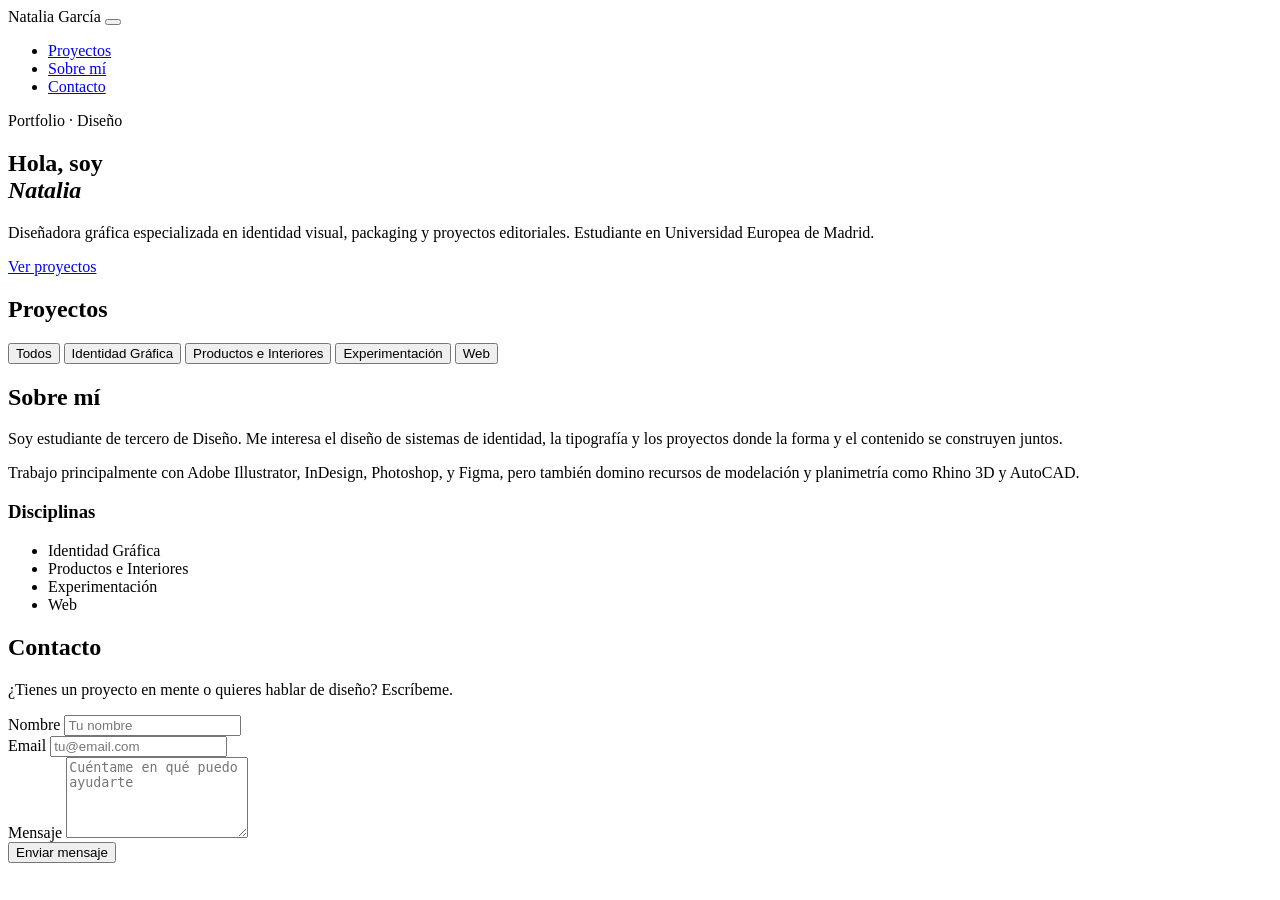
==== index.html @ 3eafa40d "Contacto y Formulario Construyo la sección de contacto usando HTML para estructurar el contenido y u" ====
<!doctype html>
<html lang="es">
  <head>
    <meta charset="UTF-8" />
    <meta name="viewport" content="width=device-width, initial-scale=1.0" />

    <title>Natalia García Portfolio Diseño</title>
    <meta
      name="description"
      content=" Natalia García diseñadora gráfica y de comunicación visual."
    />

    <meta property="og:title" content="Tu Nombre — Portfolio" />
    <meta
      property="og:description"
      content="Diseño gráfico, identidad visual y proyectos editoriales."
    />
    <meta property="og:type" content="website" />
    <meta
      property="og:url"
      content="https://tuusuario.github.io/mi-portfolio/"
    />

    <!--link de css -->
    <link rel="stylesheet" href="css/main.css" />
  </head>
</html>

<body>
  <!-- ===== NAVBAR ===== -->
  <nav class="navbar" id="navbar">
    <span class="navbar-logo">Natalia García</span>
    <button class="navbar-toggle" id="navbar-toggle" aria-label="Abrir menú">
      <span></span>
      <span></span>
      <span></span>
    </button>
    <ul class="navbar-links" id="navbar-links">
      <li><a href="#proyectos">Proyectos</a></li>
      <li><a href="#sobre-mi">Sobre mí</a></li>
      <li><a href="#contacto">Contacto</a></li>
    </ul>
  </nav>

  <!-- ===== HERO ===== -->
  <section class="hero" id="inicio">
    <div class="hero-contenido">
      <span class="hero-subtitulo">Portfolio · Diseño</span>
      <span class="hero-linea"></span>
      <h1 class="hero-titulo">
        Hola, soy<br />
        <em>Natalia</em>
      </h1>
      <p class="hero-descripcion">
        Diseñadora gráfica especializada en identidad visual, packaging y
        proyectos editoriales. Estudiante en Universidad Europea de Madrid.
      </p>
      <a href="#proyectos" class="hero-cta">Ver proyectos</a>
    </div>
  </section>
</body>

<!-- ===== PROYECTOS ===== -->
<section class="seccion-proyectos animar-scroll" id="proyectos">
  <div class="proyectos-inner">
    <h2 class="seccion-titulo">Proyectos</h2>

    <div class="filtros">
      <button class="filtro activo" data-filtro="todos">Todos</button>
      <button class="filtro" data-filtro="identidad-gráfica">
        Identidad Gráfica
      </button>
      <button class="filtro" data-filtro="productos-e-interiores">
        Productos e Interiores
      </button>
      <button class="filtro" data-filtro="experimentación">
        Experimentación
      </button>
      <button class="filtro" data-filtro="web">Web</button>
    </div>

    <div class="galeria" id="galeria"></div>
  </div>
</section>

<!-- ===== SOBRE MÍ ===== -->
<section class="seccion animar-scroll" id="sobre-mi">
  <h2 class="seccion-titulo">Sobre mí</h2>
  <div class="sobre-mi-grid">
    <div class="sobre-mi-texto">
      <p>
        Soy estudiante de tercero de Diseño. Me interesa el diseño de sistemas
        de identidad, la tipografía y los proyectos donde la forma y el
        contenido se construyen juntos.
      </p>
      <p>
        Trabajo principalmente con Adobe Illustrator, InDesign, Photoshop, y
        Figma, pero también domino recursos de modelación y planimetría como
        Rhino 3D y AutoCAD.
      </p>
    </div>
    <div class="sobre-mi-skills">
      <h3>Disciplinas</h3>
      <ul>
        <li>Identidad Gráfica</li>
        <li>Productos e Interiores</li>
        <li>Experimentación</li>
        <li>Web</li>
      </ul>
    </div>
  </div>
</section>

<!-- ===== CONTACTO ===== -->
<section class="seccion animar-scroll" id="contacto">
  <h2 class="seccion-titulo">Contacto</h2>
  <div class="contacto-contenido">
    <p class="contacto-intro">
      ¿Tienes un proyecto en mente o quieres hablar de diseño? Escríbeme.
    </p>

    <!-- Formulario con validación JS -->
    <form class="formulario" id="formulario-contacto" novalidate>
      <div class="form-grupo">
        <label for="nombre">Nombre</label>
        <input type="text" id="nombre" name="nombre" placeholder="Tu nombre" />
        <span class="form-error" id="error-nombre"></span>
      </div>
      <div class="form-grupo">
        <label for="email">Email</label>
        <input
          type="email"
          id="email"
          name="email"
          placeholder="tu@email.com"
        />
        <span class="form-error" id="error-email"></span>
      </div>
      <div class="form-grupo">
        <label for="mensaje">Mensaje</label>
        <textarea
          id="mensaje"
          name="mensaje"
          rows="5"
          placeholder="Cuéntame en qué puedo ayudarte"
        ></textarea>
        <span class="form-error" id="error-mensaje"></span>
      </div>
      <button type="submit" class="form-boton">Enviar mensaje</button>
      <p class="form-exito" id="form-exito"></p>
    </form>
  </div>
</section>
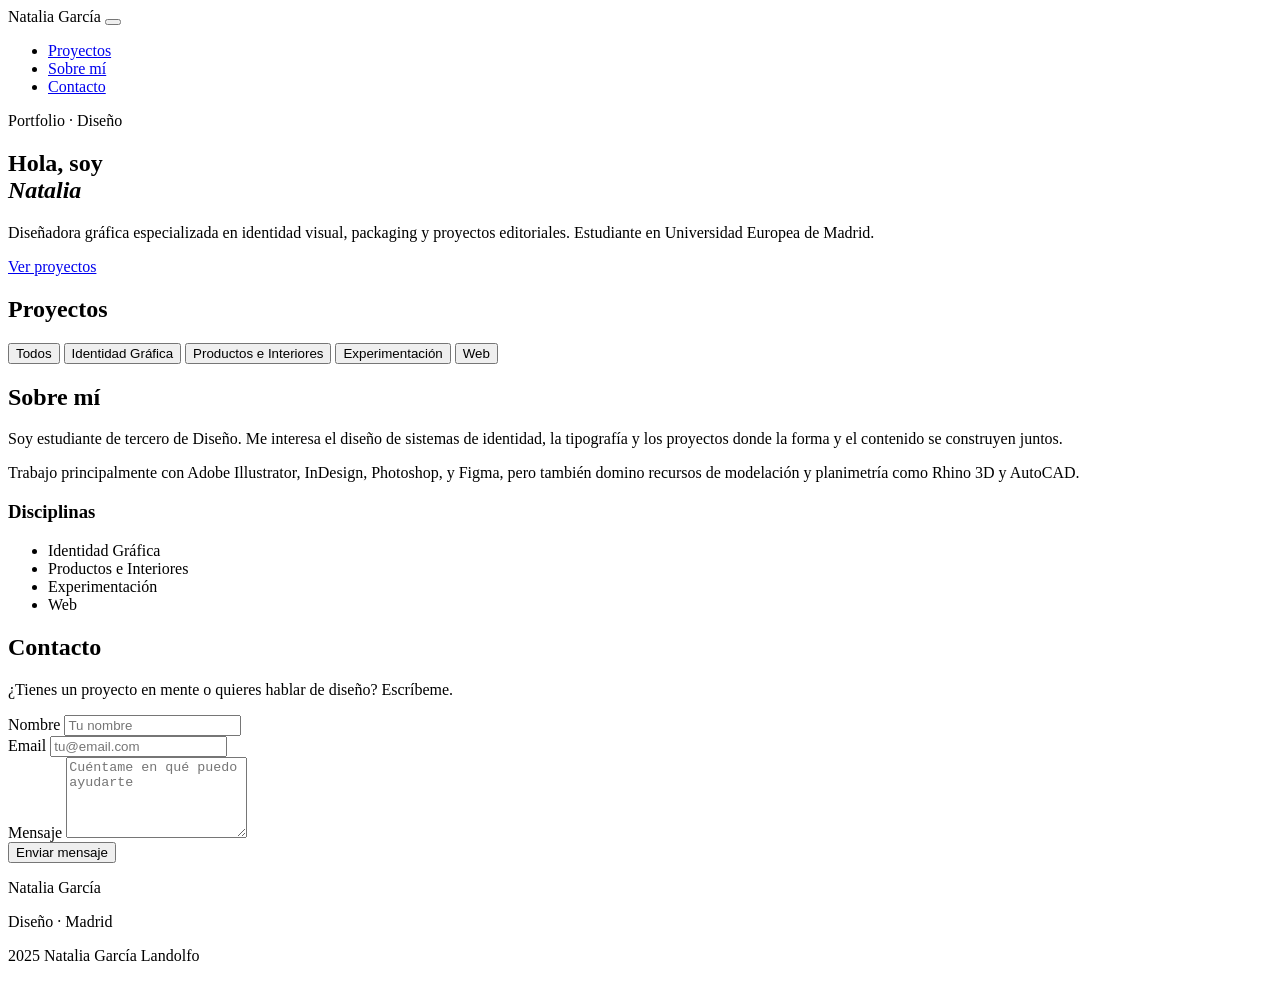
==== commit 39a4a779: "Footer Hice un footer con un layout básico que podré cambiar después y al final llamé al java script" ====
--- a/index.html
+++ b/index.html
@@ -151,3 +151,24 @@
     </form>
   </div>
 </section>
+
+<!-- ===== FOOTER ===== -->
+  <footer class="footer">
+    <div class="footer-inner">
+      <div>
+        <p class="footer-nombre">Natalia García</p>
+        <p class="footer-tagline">Diseño · Madrid</p>
+    <p class="footer-copy">
+       2025 Natalia García Landolfo
+    </p>
+  </footer>
+
+  <script src="js/proyectos.js" defer></script>
+  <script src="js/main.js" defer></script>
+
+</body>
+</html>
+
+
+
+
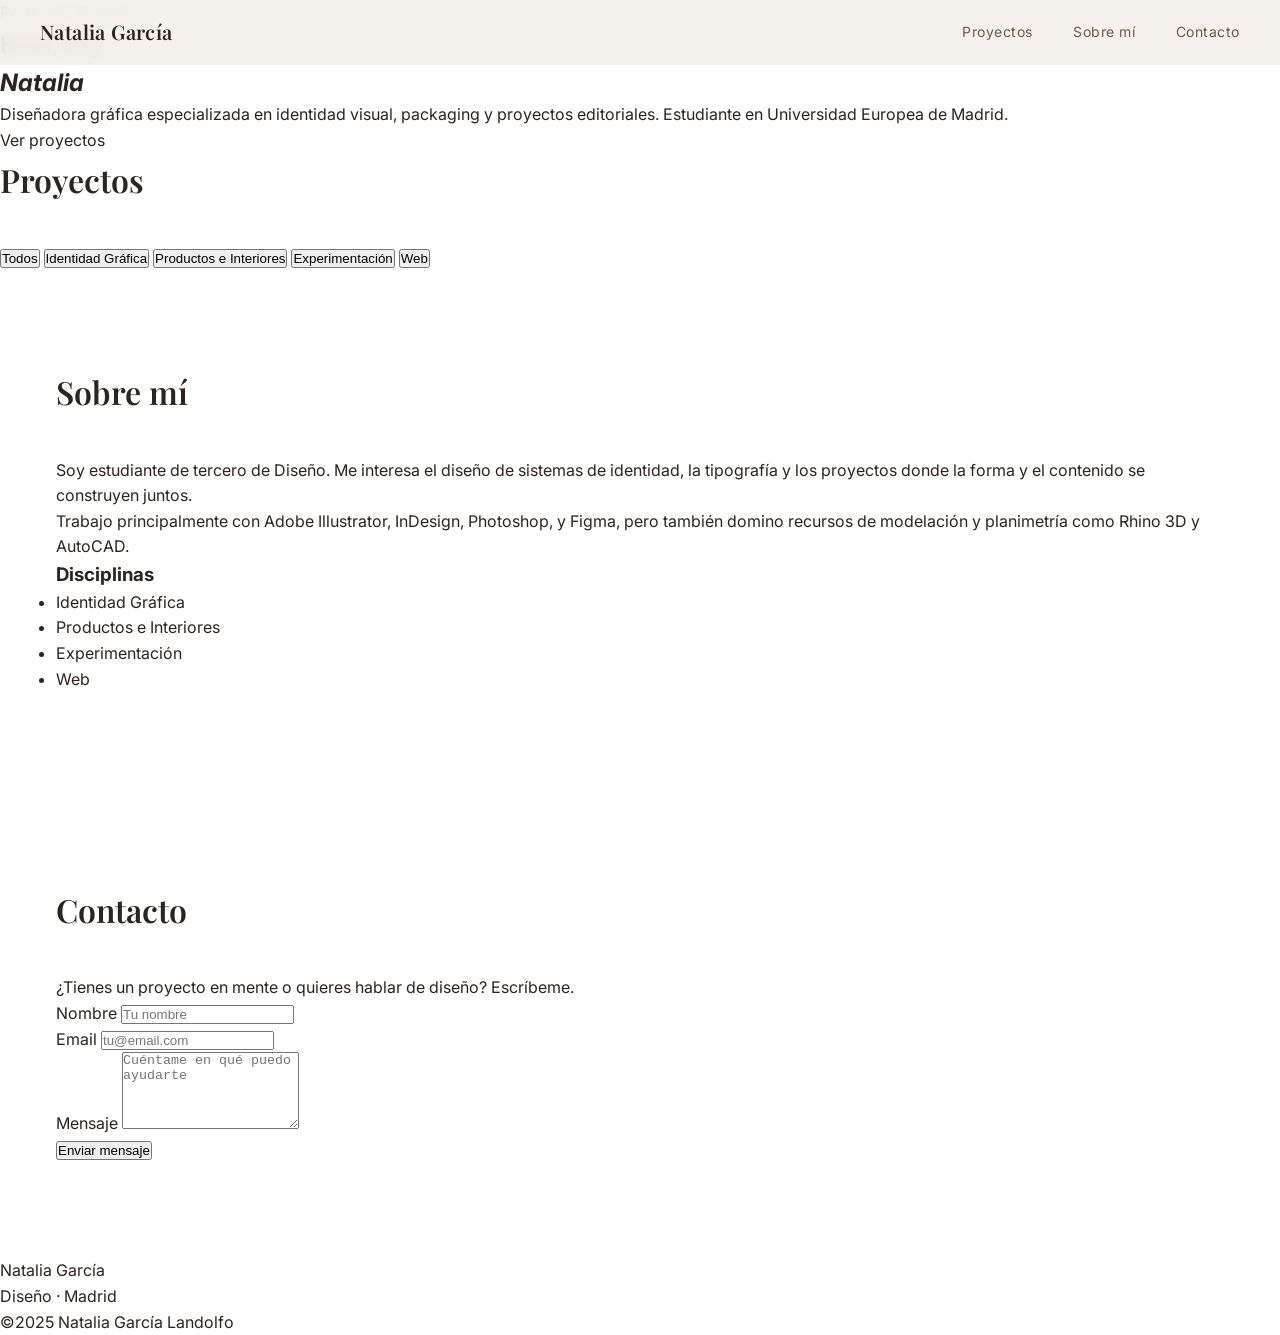
==== commit 3f64393f: "Barra de Navegación Estoy diseñando una barra de navegación fija en la parte superior usando flexbox" ====
--- a/index.html
+++ b/index.html
@@ -159,7 +159,7 @@
         <p class="footer-nombre">Natalia García</p>
         <p class="footer-tagline">Diseño · Madrid</p>
     <p class="footer-copy">
-       2025 Natalia García Landolfo
+       ©2025 Natalia García Landolfo
     </p>
   </footer>
 
--- a/css/main.css
+++ b/css/main.css
@@ -0,0 +1,83 @@
+/* main.css
+   Archivo principal. Importa todos los demás con @import.
+   Solo hay un <link> en el HTML, que apunta aquí. */
+
+@import url("https://fonts.googleapis.com/css2?family=Inter:wght@300;400;500&family=Playfair+Display:ital,wght@0,400;0,600;1,400&display=swap");
+@import "variables.css";
+@import "components/navbar.css";
+@import "components/hero.css";
+@import "components/cards.css";
+@import "components/footer.css";
+
+/* Reset y base */
+*,
+*::before,
+*::after {
+  box-sizing: border-box;
+  margin: 0;
+  padding: 0;
+}
+
+html {
+  scroll-behavior: smooth;
+}
+
+body {
+  font-family: var(--fuente-principal);
+  font-size: var(--texto-base);
+  color: var(--color-texto);
+  background-color: var(--color-fondo);
+  line-height: 1.6;
+}
+
+img {
+  max-width: 100%;
+  display: block;
+}
+
+a {
+  color: inherit;
+  text-decoration: none;
+}
+
+/* Secciones generales */
+.seccion {
+  padding: var(--espacio-2xl) var(--espacio-sm);
+  max-width: 1200px;
+  margin: 0 auto;
+}
+
+.seccion-titulo {
+  font-family: var(--fuente-titulo);
+  font-size: var(--texto-3xl);
+  font-weight: 600;
+  color: var(--color-texto);
+  margin-bottom: var(--espacio-lg);
+}
+
+/* Animación al scroll 
+.animar-scroll {
+  opacity: 0;
+  transform: translateY(30px);
+  transition:
+    opacity 0.6s ease,
+    transform 0.6s ease;
+}
+
+.animar-scroll.visible {
+  opacity: 1;
+  transform: translateY(0);
+}
+ */
+
+.etiqueta {
+  display: inline-block;
+  font-size: var(--texto-xs);
+  font-weight: 500;
+  letter-spacing: 0.08em;
+  text-transform: uppercase;
+  color: var(--color-terracotta);
+  background-color: rgba(181, 97, 58, 0.1);
+  padding: 3px 10px;
+  border-radius: var(--radio-sm);
+}
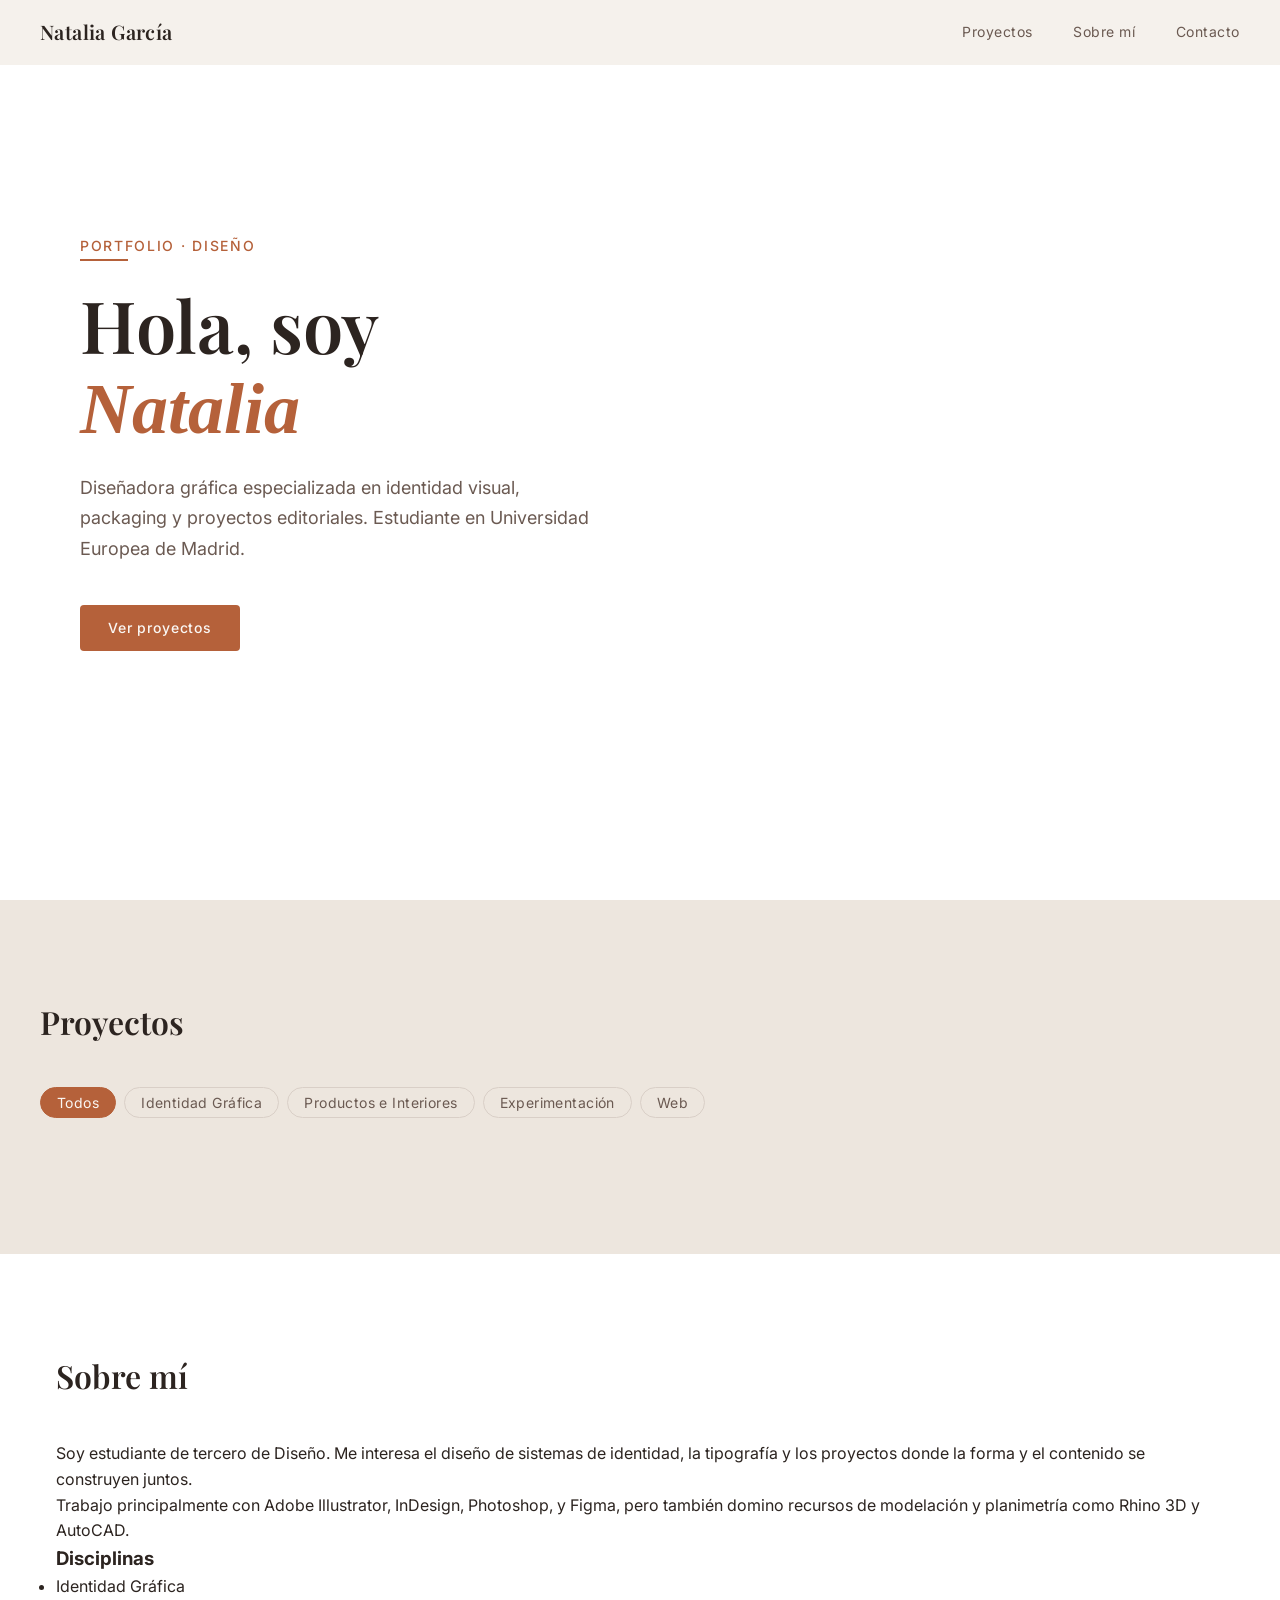
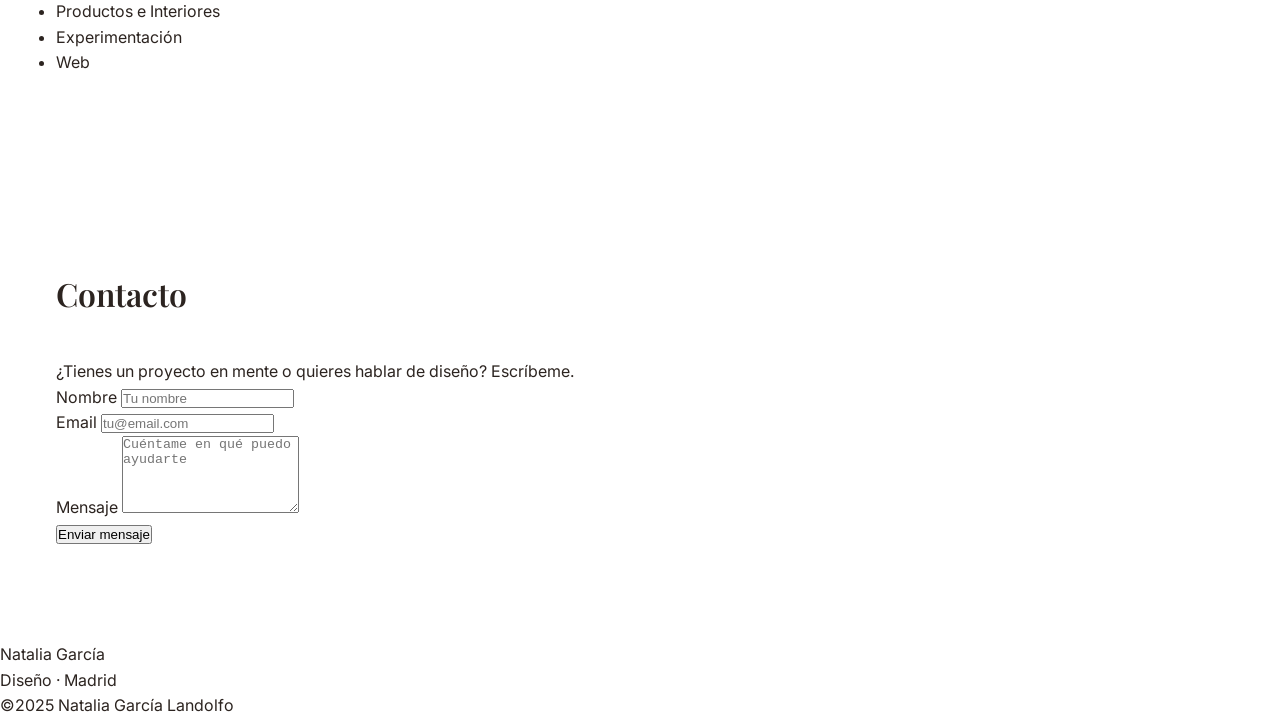
==== commit 74d9fb0f: "Cards (tarjetas) La sección de proyectos con un fondo diferente y un contenedor centrado para limita" ====
--- a/index.html
+++ b/index.html
@@ -171,4 +171,3 @@
 
 
 
-
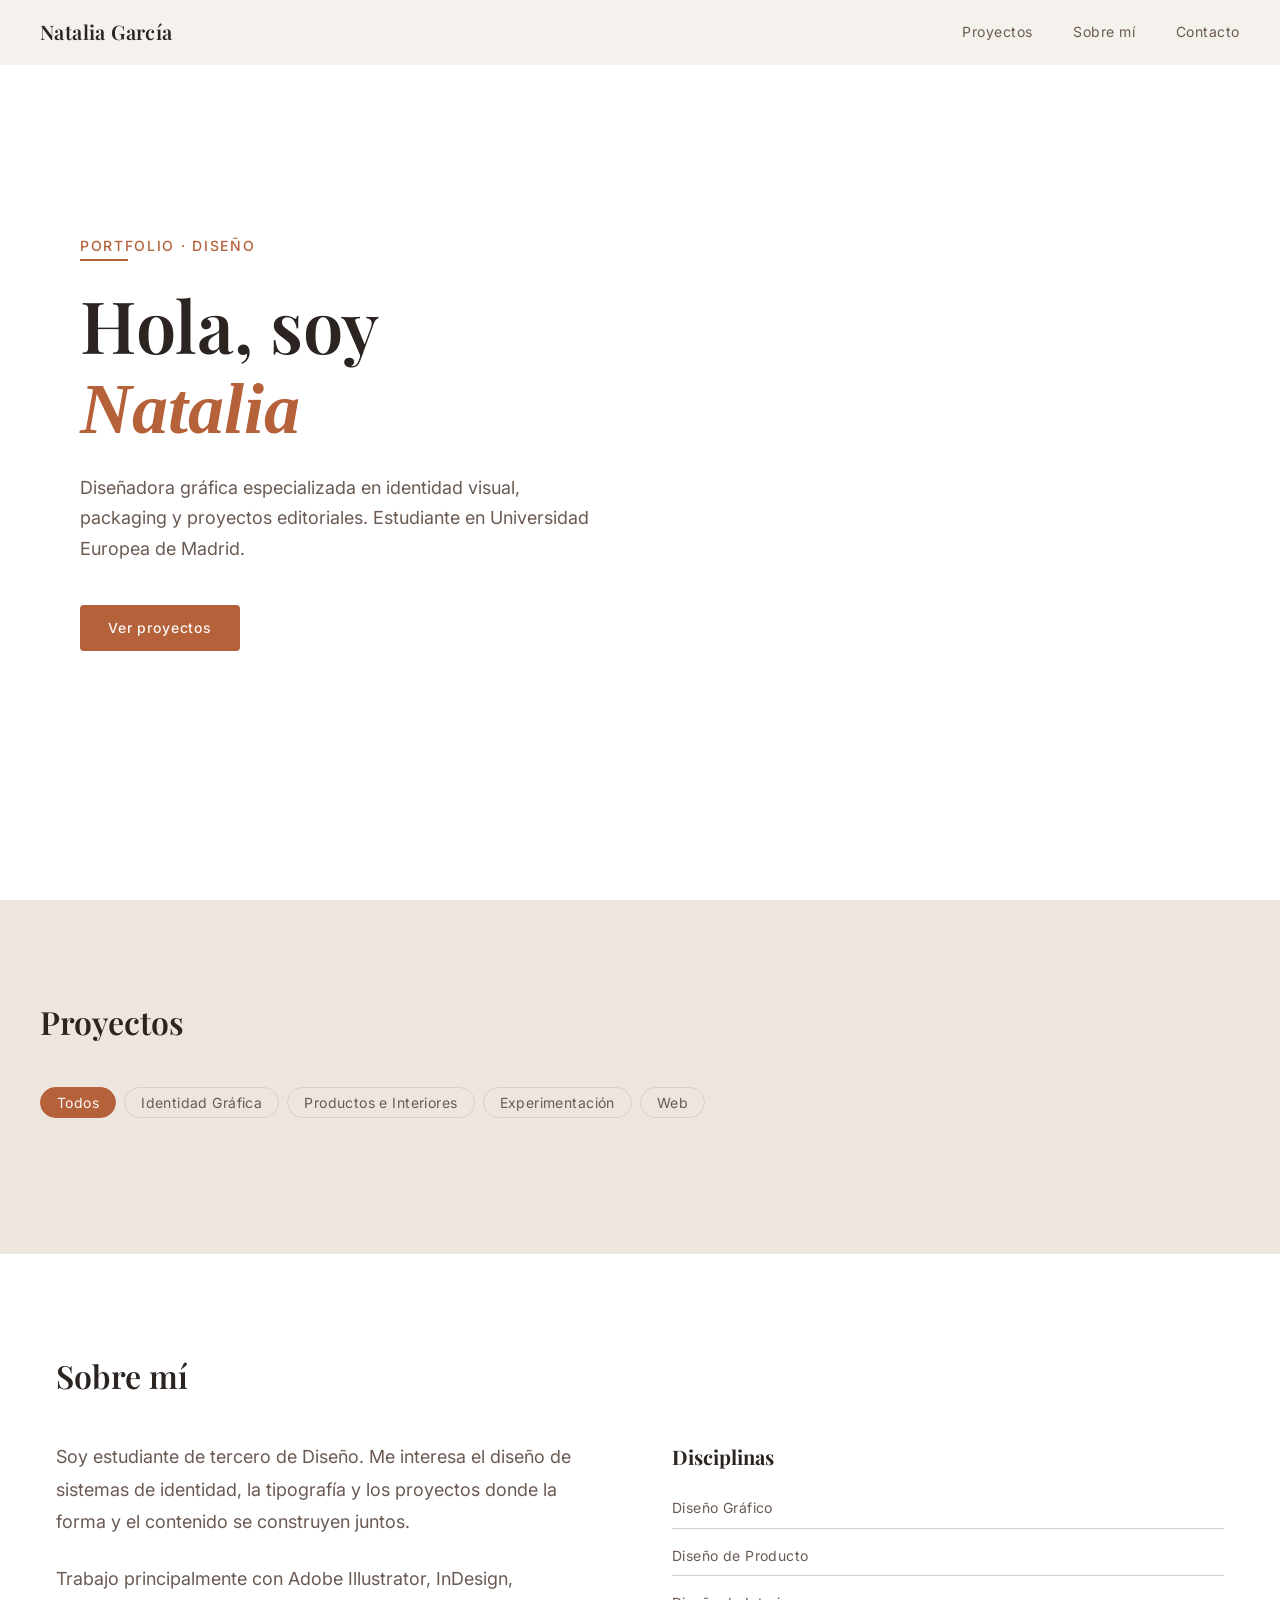
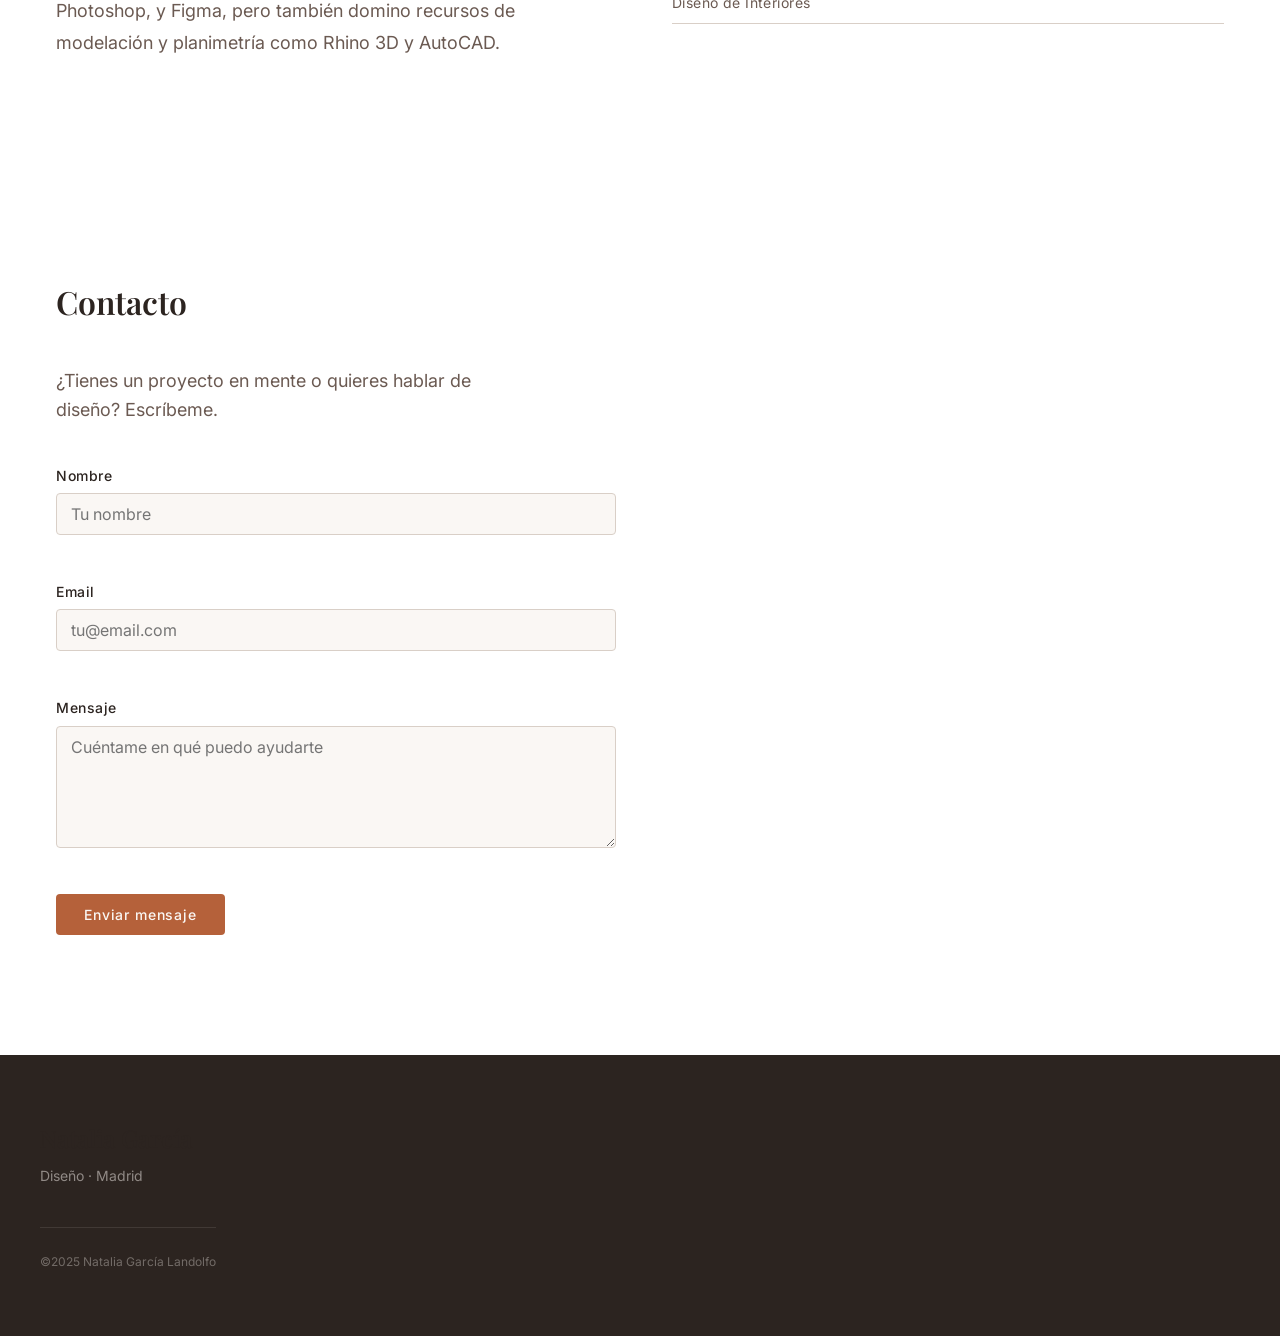
==== commit eb1fbdda: "Update index.html" ====
--- a/index.html
+++ b/index.html
@@ -102,10 +102,9 @@
     <div class="sobre-mi-skills">
       <h3>Disciplinas</h3>
       <ul>
-        <li>Identidad Gráfica</li>
-        <li>Productos e Interiores</li>
-        <li>Experimentación</li>
-        <li>Web</li>
+        <li>Diseño Gráfico</li>
+        <li>Diseño de Producto</li>
+        <li>Diseño de Interiores</li>
       </ul>
     </div>
   </div>
--- a/css/main.css
+++ b/css/main.css
@@ -81,3 +81,147 @@
   padding: 3px 10px;
   border-radius: var(--radio-sm);
 }
+
+/* Sobre mí */
+.sobre-mi-grid {
+  display: grid;
+  grid-template-columns: 1fr 1fr;
+  gap: var(--espacio-xl);
+  align-items: start;
+}
+
+.sobre-mi-texto p {
+  color: var(--color-texto-suave);
+  margin-bottom: var(--espacio-md);
+  line-height: 1.8;
+  font-size: var(--texto-lg);
+}
+
+.sobre-mi-skills h3 {
+  font-family: var(--fuente-titulo);
+  font-size: var(--texto-xl);
+  margin-bottom: var(--espacio-sm);
+  color: var(--color-texto);
+}
+
+.sobre-mi-skills ul {
+  list-style: none;
+  display: flex;
+  flex-direction: column;
+  gap: var(--espacio-xs);
+}
+
+.sobre-mi-skills li {
+  font-size: var(--texto-sm);
+  color: var(--color-texto-suave);
+  padding: 8px 0;
+  border-bottom: 1px solid var(--color-borde);
+  letter-spacing: 0.03em;
+}
+
+/* Contacto */
+.contacto-intro {
+  font-size: var(--texto-lg);
+  color: var(--color-texto-suave);
+  margin-bottom: var(--espacio-lg);
+  max-width: 480px;
+}
+
+.formulario {
+  max-width: 560px;
+  display: flex;
+  flex-direction: column;
+  gap: var(--espacio-md);
+}
+
+.form-grupo {
+  display: flex;
+  flex-direction: column;
+  gap: 6px;
+}
+
+.form-grupo label {
+  font-size: var(--texto-sm);
+  font-weight: 500;
+  color: var(--color-texto);
+  letter-spacing: 0.04em;
+}
+
+.form-grupo input,
+.form-grupo textarea {
+  padding: 10px 14px;
+  border: 1px solid var(--color-borde);
+  border-radius: var(--radio-sm);
+  background-color: var(--color-blanco);
+  font-family: var(--fuente-principal);
+  font-size: var(--texto-base);
+  color: var(--color-texto);
+  transition: border-color var(--transicion);
+  resize: vertical;
+}
+
+.form-grupo input:focus,
+.form-grupo textarea:focus {
+  outline: none;
+  border-color: var(--color-terracotta);
+}
+
+.form-grupo input.error,
+.form-grupo textarea.error {
+  border-color: #c0392b;
+}
+
+.form-error {
+  font-size: var(--texto-xs);
+  color: #c0392b;
+  min-height: 16px;
+}
+
+.form-boton {
+  align-self: flex-start;
+  padding: 12px 28px;
+  background-color: var(--color-terracotta);
+  color: var(--color-blanco);
+  border: none;
+  border-radius: var(--radio-sm);
+  font-family: var(--fuente-principal);
+  font-size: var(--texto-sm);
+  font-weight: 500;
+  letter-spacing: 0.06em;
+  cursor: pointer;
+  transition:
+    background-color var(--transicion),
+    transform var(--transicion);
+}
+
+.form-boton:hover {
+  background-color: var(--color-terracotta-oscuro);
+  transform: translateY(-2px);
+}
+
+.form-exito {
+  font-size: var(--texto-sm);
+  color: var(--color-terracotta);
+  font-weight: 500;
+}
+
+/* Responsive */
+@media (max-width: 768px) {
+  .sobre-mi-grid {
+    grid-template-columns: 1fr;
+    gap: var(--espacio-lg);
+  }
+
+  .hero {
+    padding: var(--espacio-2xl) var(--espacio-sm);
+    padding-top: 90px;
+  }
+
+  .seccion {
+    padding: var(--espacio-xl) var(--espacio-sm);
+  }
+
+  .seccion-proyectos {
+    padding: var(--espacio-xl) var(--espacio-sm);
+  }
+}
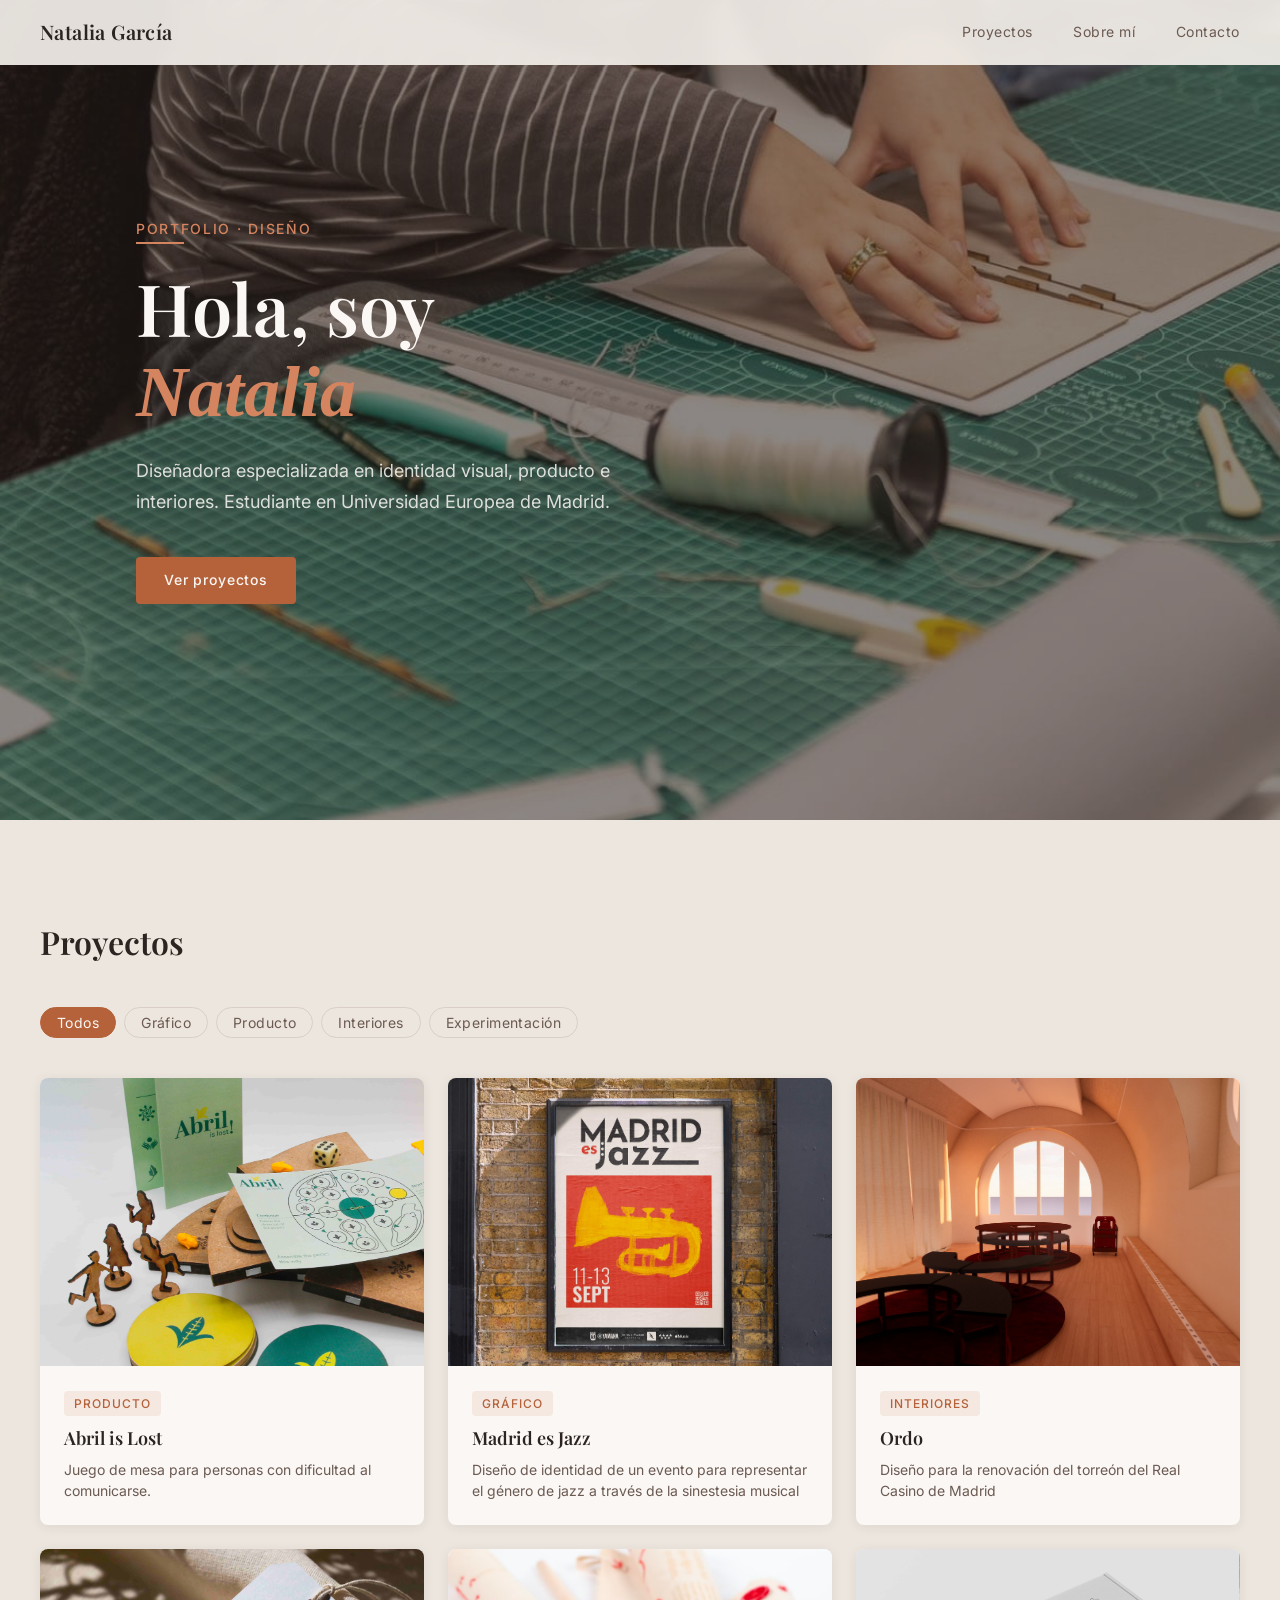
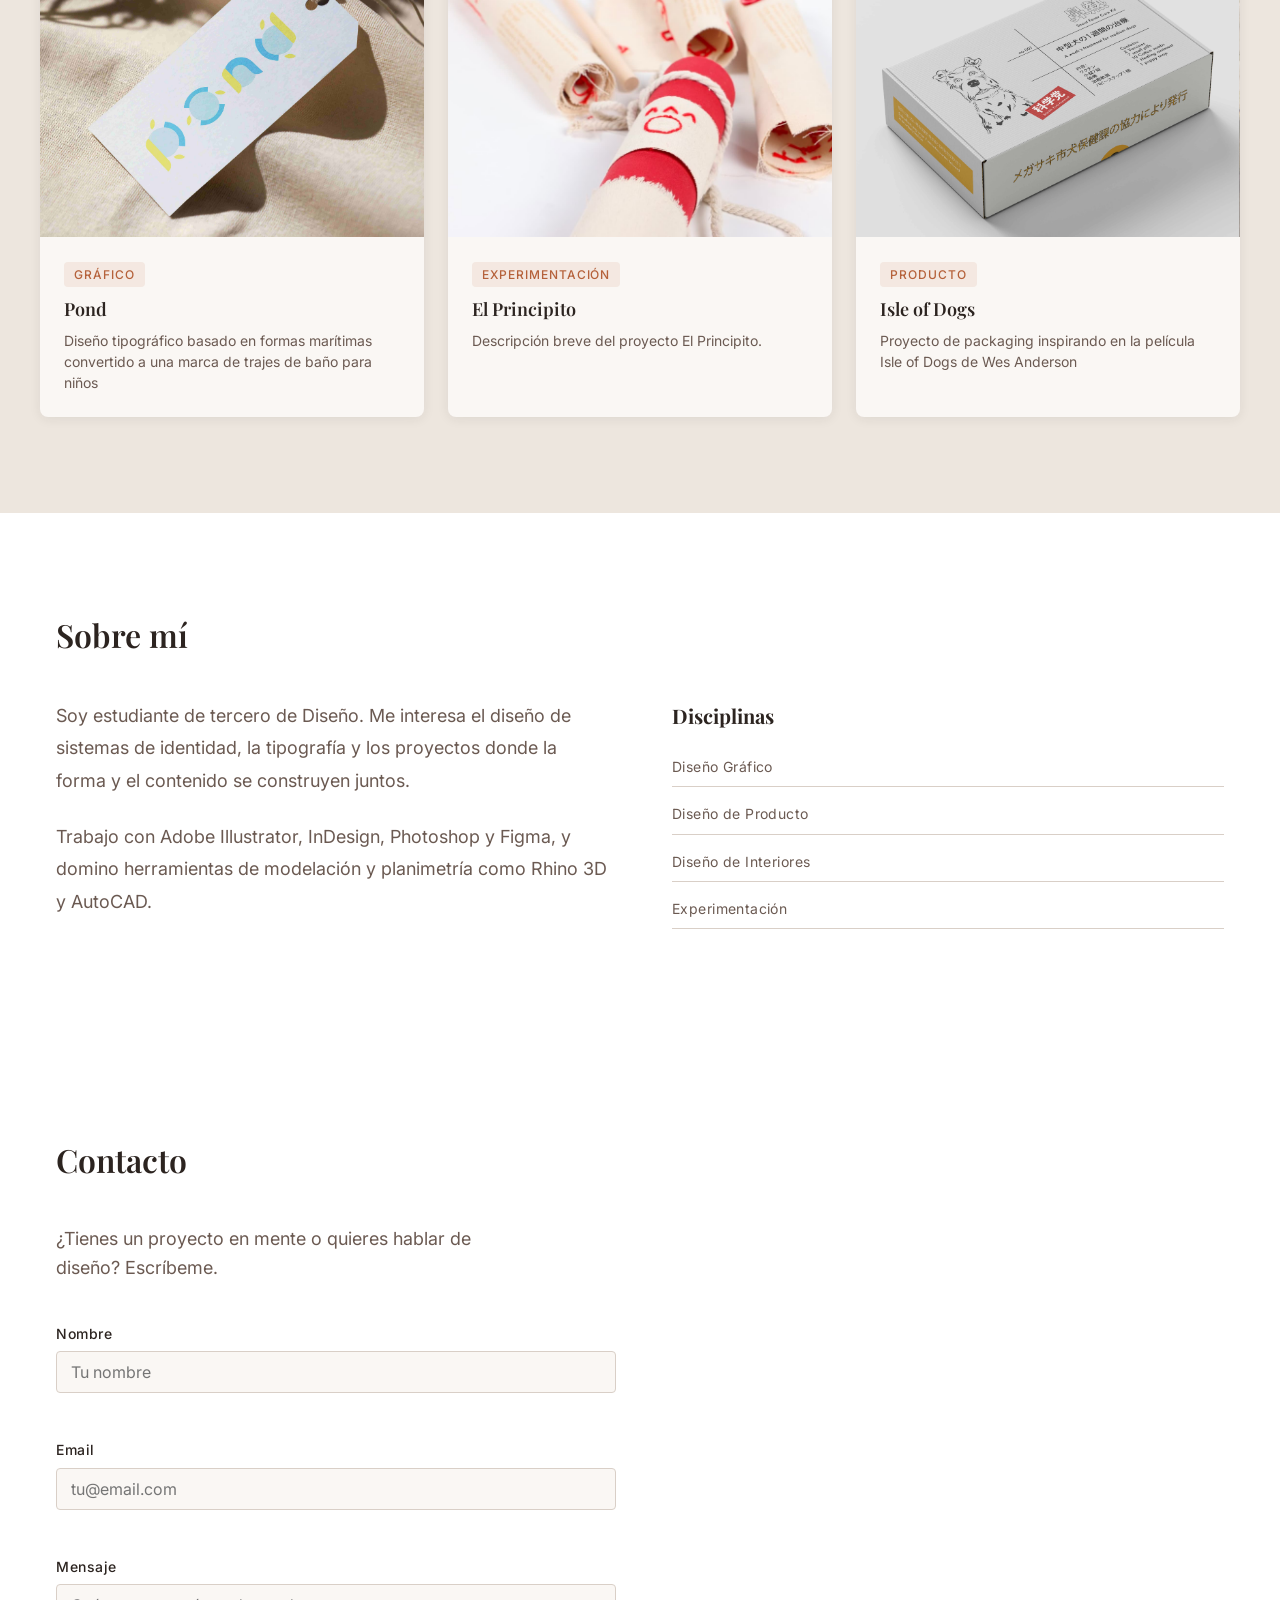
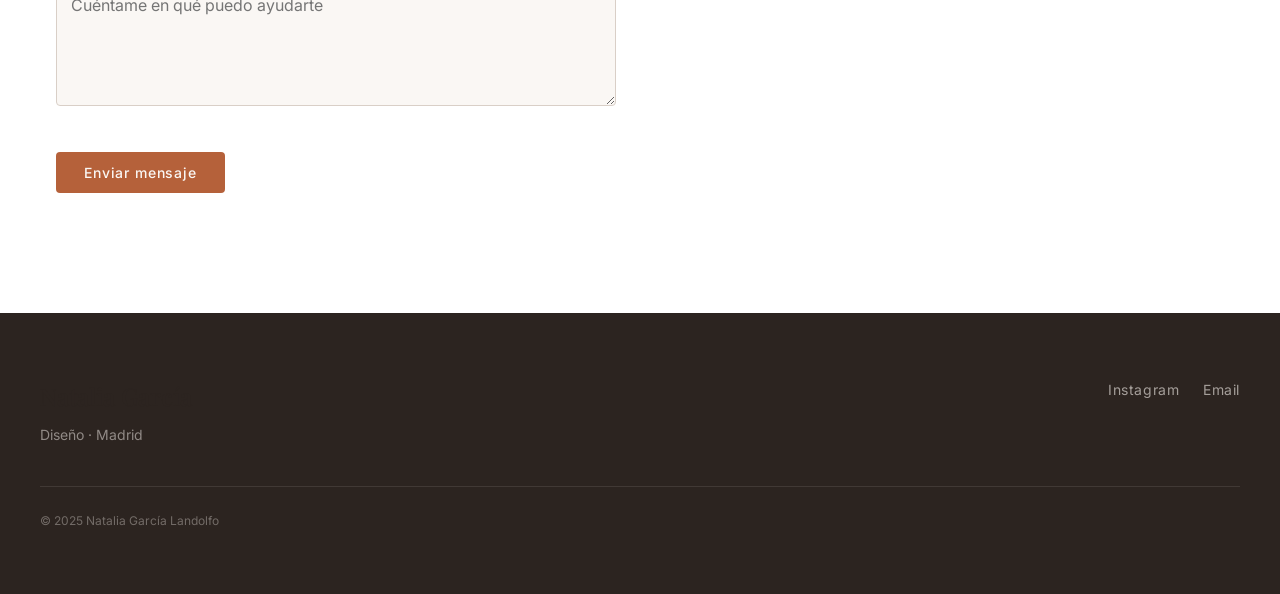
==== commit 83db10ce: "Cambios en hero Cambie el hero para crear una imagen más impactante y agregué una animación para el " ====
--- a/index.html
+++ b/index.html
@@ -4,13 +4,14 @@
     <meta charset="UTF-8" />
     <meta name="viewport" content="width=device-width, initial-scale=1.0" />
 
-    <title>Natalia García Portfolio Diseño</title>
+    <title>Natalia García — Portfolio Diseño</title>
     <meta
       name="description"
-      content=" Natalia García diseñadora gráfica y de comunicación visual."
+      content="Portfolio de Natalia García, diseñadora gráfica y de comunicación visual."
     />
 
-    <meta property="og:title" content="Tu Nombre — Portfolio" />
+    <!-- SEO y Open Graph -->
+    <meta property="og:title" content="Natalia García — Portfolio" />
     <meta
       property="og:description"
       content="Diseño gráfico, identidad visual y proyectos editoriales."
@@ -21,152 +22,171 @@
       content="https://tuusuario.github.io/mi-portfolio/"
     />
 
-    <!--link de css -->
+    <!-- Favicon -->
+    <link
+      rel="icon"
+      href="data:image/svg+xml,<svg xmlns='http://www.w3.org/2000/svg' viewBox='0 0 100 100'><circle cx='50' cy='50' r='50' fill='%23b5613a'/></svg>"
+    />
+
+    <!-- Un solo link CSS -->
     <link rel="stylesheet" href="css/main.css" />
   </head>
-</html>
 
-<body>
-  <!-- ===== NAVBAR ===== -->
-  <nav class="navbar" id="navbar">
-    <span class="navbar-logo">Natalia García</span>
-    <button class="navbar-toggle" id="navbar-toggle" aria-label="Abrir menú">
-      <span></span>
-      <span></span>
-      <span></span>
-    </button>
-    <ul class="navbar-links" id="navbar-links">
-      <li><a href="#proyectos">Proyectos</a></li>
-      <li><a href="#sobre-mi">Sobre mí</a></li>
-      <li><a href="#contacto">Contacto</a></li>
-    </ul>
-  </nav>
+  <body>
+    <!-- ===== NAVBAR ===== -->
+    <nav class="navbar" id="navbar">
+      <span class="navbar-logo">Natalia García</span>
+      <button class="navbar-toggle" id="navbar-toggle" aria-label="Abrir menú">
+        <span></span>
+        <span></span>
+        <span></span>
+      </button>
+      <ul class="navbar-links" id="navbar-links">
+        <li><a href="#proyectos">Proyectos</a></li>
+        <li><a href="#sobre-mi">Sobre mí</a></li>
+        <li><a href="#contacto">Contacto</a></li>
+      </ul>
+    </nav>
 
-  <!-- ===== HERO ===== -->
-  <section class="hero" id="inicio">
-    <div class="hero-contenido">
-      <span class="hero-subtitulo">Portfolio · Diseño</span>
-      <span class="hero-linea"></span>
-      <h1 class="hero-titulo">
-        Hola, soy<br />
-        <em>Natalia</em>
-      </h1>
-      <p class="hero-descripcion">
-        Diseñadora gráfica especializada en identidad visual, packaging y
-        proyectos editoriales. Estudiante en Universidad Europea de Madrid.
-      </p>
-      <a href="#proyectos" class="hero-cta">Ver proyectos</a>
-    </div>
-  </section>
-</body>
+    <!-- ===== HERO ===== -->
+   <section class="hero" id="inicio">
 
-<!-- ===== PROYECTOS ===== -->
-<section class="seccion-proyectos animar-scroll" id="proyectos">
-  <div class="proyectos-inner">
-    <h2 class="seccion-titulo">Proyectos</h2>
+  <!-- Imagen de fondo del hero -->
+  <div class="hero-imagen">
+    <img src="img/fotonatalia.jpg" alt="Natalia García">
+  </div>
 
-    <div class="filtros">
-      <button class="filtro activo" data-filtro="todos">Todos</button>
-      <button class="filtro" data-filtro="identidad-gráfica">
-        Identidad Gráfica
-      </button>
-      <button class="filtro" data-filtro="productos-e-interiores">
-        Productos e Interiores
-      </button>
-      <button class="filtro" data-filtro="experimentación">
-        Experimentación
-      </button>
-      <button class="filtro" data-filtro="web">Web</button>
-    </div>
+  <div class="hero-contenido">
+    <span class="hero-subtitulo fade-entrada">Portfolio · Diseño</span>
+    <span class="hero-linea fade-entrada"></span>
+    <h1 class="hero-titulo fade-entrada">
+      Hola, soy<br>
+      <em>Natalia</em>
+    </h1>
+    <p class="hero-descripcion fade-entrada">
+      Diseñadora especializada en identidad visual, producto
+      e interiores. Estudiante en Universidad Europea de Madrid.
+    </p>
+    <a href="#proyectos" class="hero-cta fade-entrada">Ver proyectos</a>
+  </div>
 
-    <div class="galeria" id="galeria"></div>
-  </div>
 </section>
 
-<!-- ===== SOBRE MÍ ===== -->
-<section class="seccion animar-scroll" id="sobre-mi">
-  <h2 class="seccion-titulo">Sobre mí</h2>
-  <div class="sobre-mi-grid">
-    <div class="sobre-mi-texto">
-      <p>
-        Soy estudiante de tercero de Diseño. Me interesa el diseño de sistemas
-        de identidad, la tipografía y los proyectos donde la forma y el
-        contenido se construyen juntos.
-      </p>
-      <p>
-        Trabajo principalmente con Adobe Illustrator, InDesign, Photoshop, y
-        Figma, pero también domino recursos de modelación y planimetría como
-        Rhino 3D y AutoCAD.
-      </p>
-    </div>
-    <div class="sobre-mi-skills">
-      <h3>Disciplinas</h3>
-      <ul>
-        <li>Diseño Gráfico</li>
-        <li>Diseño de Producto</li>
-        <li>Diseño de Interiores</li>
-      </ul>
-    </div>
-  </div>
-</section>
+    <!-- ===== PROYECTOS ===== -->
+    <section class="seccion-proyectos animar-scroll" id="proyectos">
+      <div class="proyectos-inner">
+        <h2 class="seccion-titulo">Proyectos</h2>
 
-<!-- ===== CONTACTO ===== -->
-<section class="seccion animar-scroll" id="contacto">
-  <h2 class="seccion-titulo">Contacto</h2>
-  <div class="contacto-contenido">
-    <p class="contacto-intro">
-      ¿Tienes un proyecto en mente o quieres hablar de diseño? Escríbeme.
-    </p>
+        <!-- Los data-filtro tienen que coincidir EXACTAMENTE
+           con el campo categoria de proyectos.js -->
+        <div class="filtros">
+          <button class="filtro activo" data-filtro="todos">Todos</button>
+          <button class="filtro" data-filtro="Gráfico">Gráfico</button>
+          <button class="filtro" data-filtro="Producto">Producto</button>
+          <button class="filtro" data-filtro="Interiores">Interiores</button>
+          <button class="filtro" data-filtro="Experimentación">
+            Experimentación
+          </button>
+        </div>
 
-    <!-- Formulario con validación JS -->
-    <form class="formulario" id="formulario-contacto" novalidate>
-      <div class="form-grupo">
-        <label for="nombre">Nombre</label>
-        <input type="text" id="nombre" name="nombre" placeholder="Tu nombre" />
-        <span class="form-error" id="error-nombre"></span>
+        <!-- Vacío: JavaScript lo rellena desde proyectos.js -->
+        <div class="galeria" id="galeria"></div>
       </div>
-      <div class="form-grupo">
-        <label for="email">Email</label>
-        <input
-          type="email"
-          id="email"
-          name="email"
-          placeholder="tu@email.com"
-        />
-        <span class="form-error" id="error-email"></span>
+    </section>
+
+    <!-- ===== SOBRE MÍ ===== -->
+    <section class="seccion animar-scroll" id="sobre-mi">
+      <h2 class="seccion-titulo">Sobre mí</h2>
+      <div class="sobre-mi-grid">
+        <div class="sobre-mi-texto">
+          <p>
+            Soy estudiante de tercero de Diseño. Me interesa el diseño de
+            sistemas de identidad, la tipografía y los proyectos donde la forma
+            y el contenido se construyen juntos.
+          </p>
+          <p>
+            Trabajo con Adobe Illustrator, InDesign, Photoshop y Figma, y domino
+            herramientas de modelación y planimetría como Rhino 3D y AutoCAD.
+          </p>
+        </div>
+        <div class="sobre-mi-skills">
+          <h3>Disciplinas</h3>
+          <ul>
+            <li>Diseño Gráfico</li>
+            <li>Diseño de Producto</li>
+            <li>Diseño de Interiores</li>
+            <li>Experimentación</li>
+          </ul>
+        </div>
       </div>
-      <div class="form-grupo">
-        <label for="mensaje">Mensaje</label>
-        <textarea
-          id="mensaje"
-          name="mensaje"
-          rows="5"
-          placeholder="Cuéntame en qué puedo ayudarte"
-        ></textarea>
-        <span class="form-error" id="error-mensaje"></span>
+    </section>
+
+    <!-- ===== CONTACTO ===== -->
+    <section class="seccion animar-scroll" id="contacto">
+      <h2 class="seccion-titulo">Contacto</h2>
+      <div class="contacto-contenido">
+        <p class="contacto-intro">
+          ¿Tienes un proyecto en mente o quieres hablar de diseño? Escríbeme.
+        </p>
+        <form class="formulario" id="formulario-contacto" novalidate>
+          <div class="form-grupo">
+            <label for="nombre">Nombre</label>
+            <input
+              type="text"
+              id="nombre"
+              name="nombre"
+              placeholder="Tu nombre"
+            />
+            <span class="form-error" id="error-nombre"></span>
+          </div>
+          <div class="form-grupo">
+            <label for="email">Email</label>
+            <input
+              type="email"
+              id="email"
+              name="email"
+              placeholder="tu@email.com"
+            />
+            <span class="form-error" id="error-email"></span>
+          </div>
+          <div class="form-grupo">
+            <label for="mensaje">Mensaje</label>
+            <textarea
+              id="mensaje"
+              name="mensaje"
+              rows="5"
+              placeholder="Cuéntame en qué puedo ayudarte"
+            ></textarea>
+            <span class="form-error" id="error-mensaje"></span>
+          </div>
+          <button type="submit" class="form-boton">Enviar mensaje</button>
+          <p class="form-exito" id="form-exito"></p>
+        </form>
       </div>
-      <button type="submit" class="form-boton">Enviar mensaje</button>
-      <p class="form-exito" id="form-exito"></p>
-    </form>
-  </div>
-</section>
+    </section>
 
-<!-- ===== FOOTER ===== -->
-  <footer class="footer">
-    <div class="footer-inner">
-      <div>
-        <p class="footer-nombre">Natalia García</p>
-        <p class="footer-tagline">Diseño · Madrid</p>
-    <p class="footer-copy">
-       ©2025 Natalia García Landolfo
-    </p>
-  </footer>
+    <!-- ===== FOOTER ===== -->
+    <footer class="footer">
+      <div class="footer-inner">
+        <div>
+          <p class="footer-nombre">Natalia García</p>
+          <p class="footer-tagline">Diseño · Madrid</p>
+        </div>
+        <ul class="footer-enlaces">
+          </li>
+          <li>
+            <a href="https://www.instagram.com/landolfomade" target="_blank"
+              >Instagram</a
+            >
+          </li>
+          <li><a href="mailto:ngarcialandolfo@gmail.com">Email</a></li>
+        </ul>
+      </div>
+      <p class="footer-copy">© 2025 Natalia García Landolfo</p>
+    </footer>
 
-  <script src="js/proyectos.js" defer></script>
-  <script src="js/main.js" defer></script>
-
-</body>
+    <!-- Scripts al final, proyectos.js primero -->
+    <script src="js/proyectos.js" defer></script>
+    <script src="js/main.js" defer></script>
+  </body>
 </html>
-
-
-
--- a/css/main.css
+++ b/css/main.css
@@ -225,3 +225,17 @@
     padding: var(--espacio-xl) var(--espacio-sm);
   }
 }
+
+/* Animación de entrada al cargar la página */
+.fade-entrada {
+  opacity: 0;
+  transform: translateY(20px);
+  transition:
+    opacity 0.6s ease,
+    transform 0.6s ease;
+}
+
+.fade-entrada.visible {
+  opacity: 1;
+  transform: translateY(0);
+}
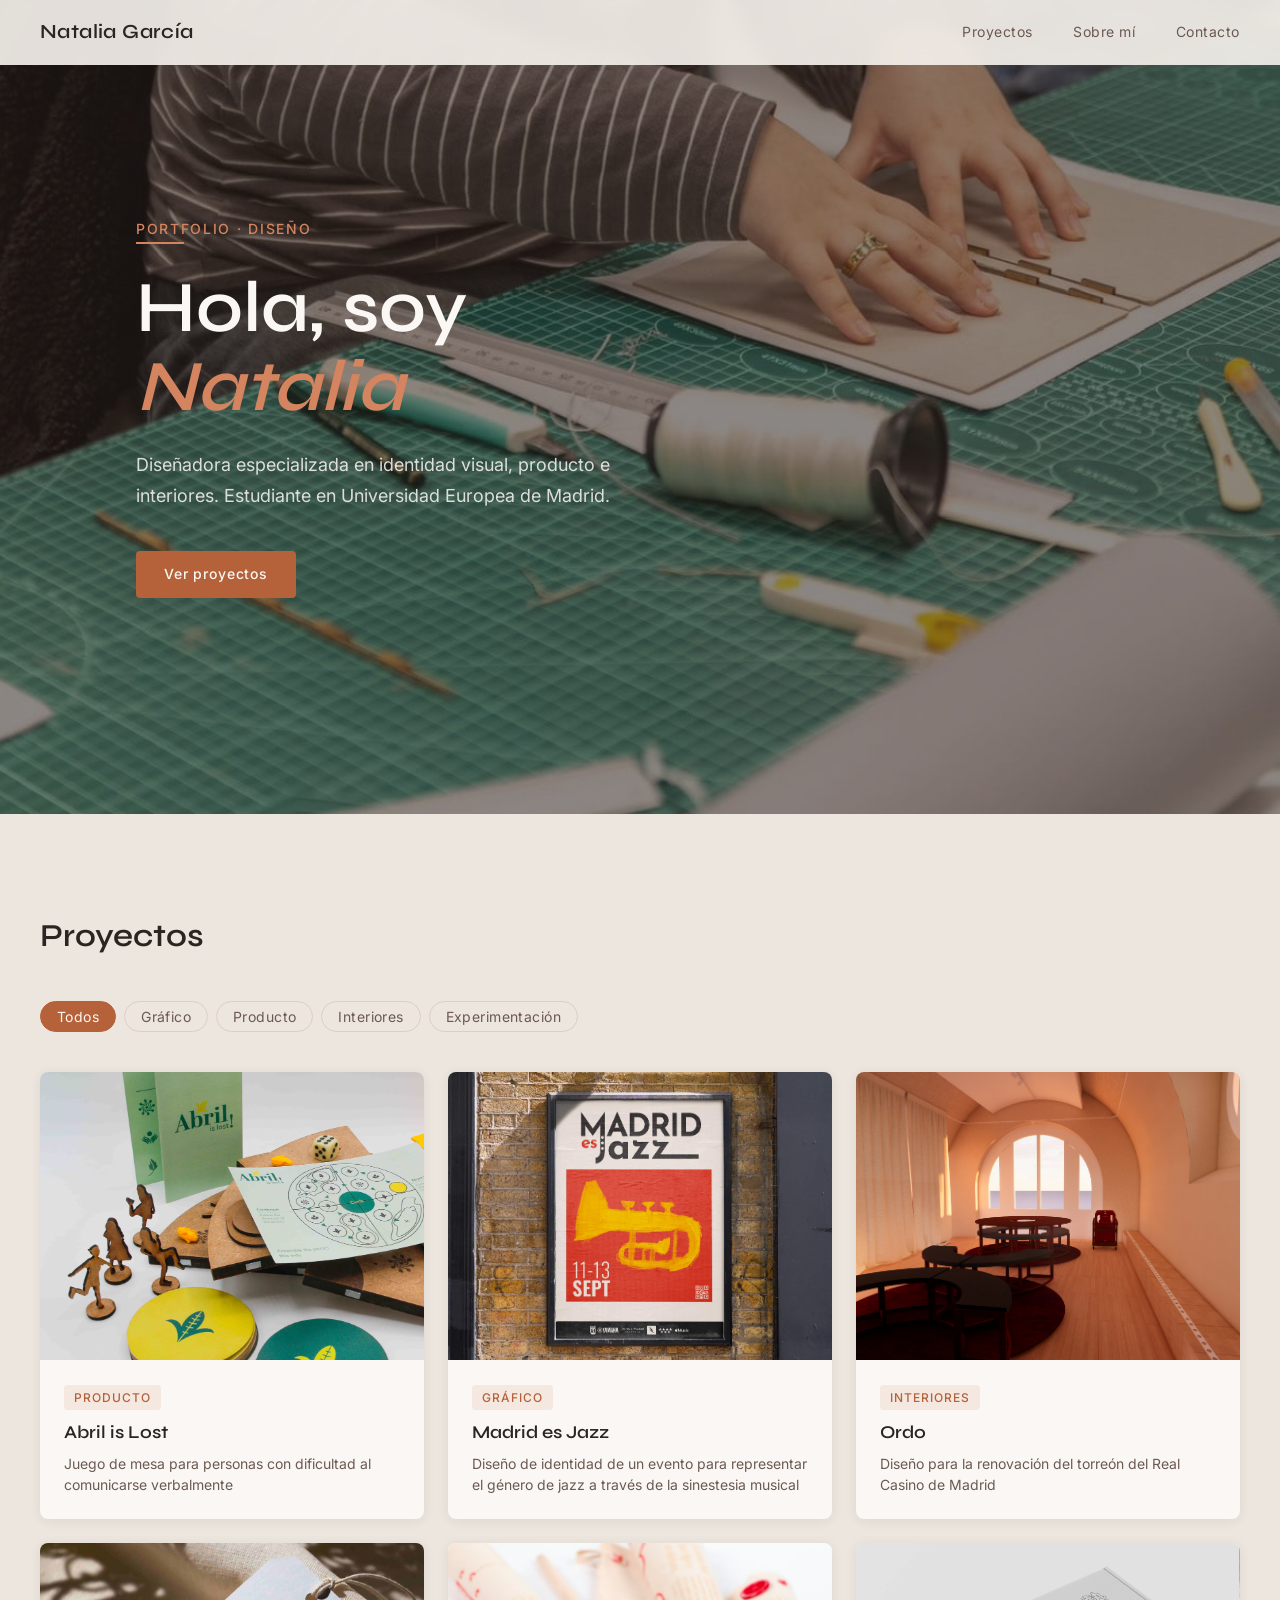
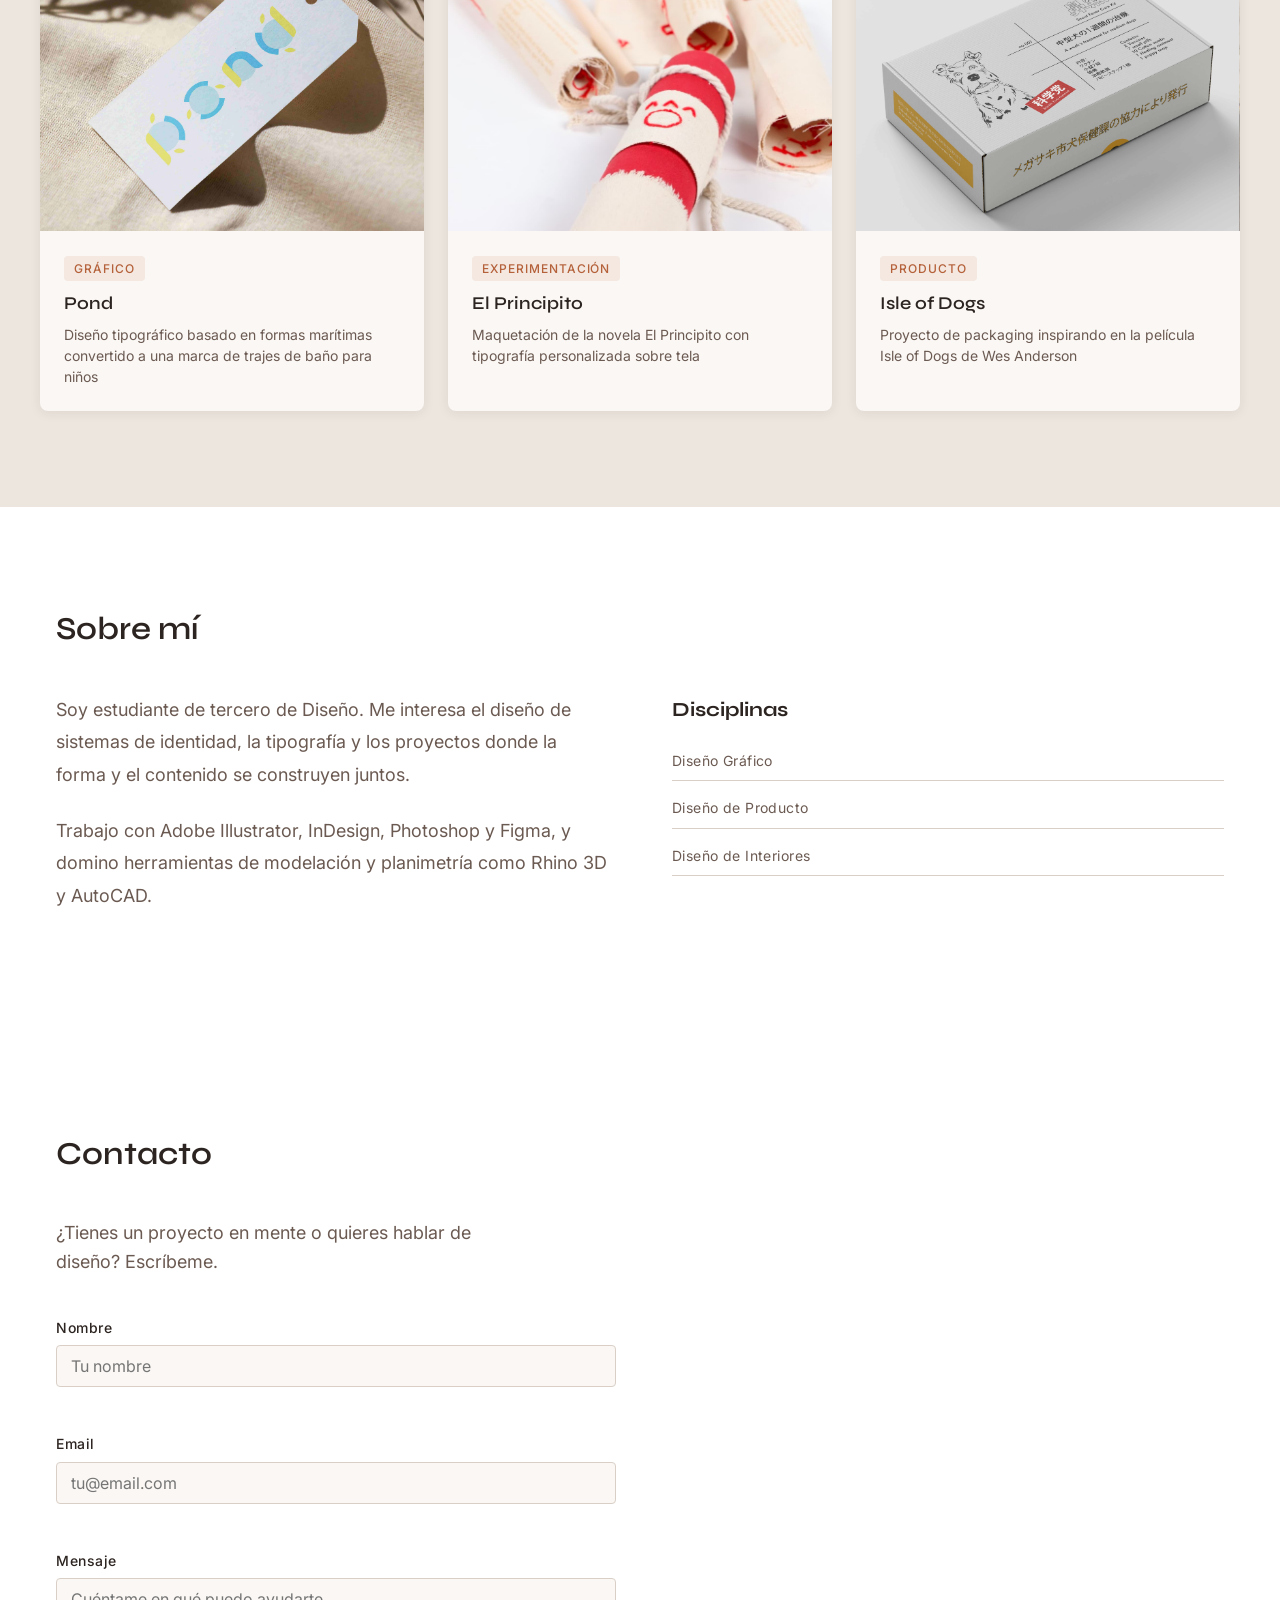
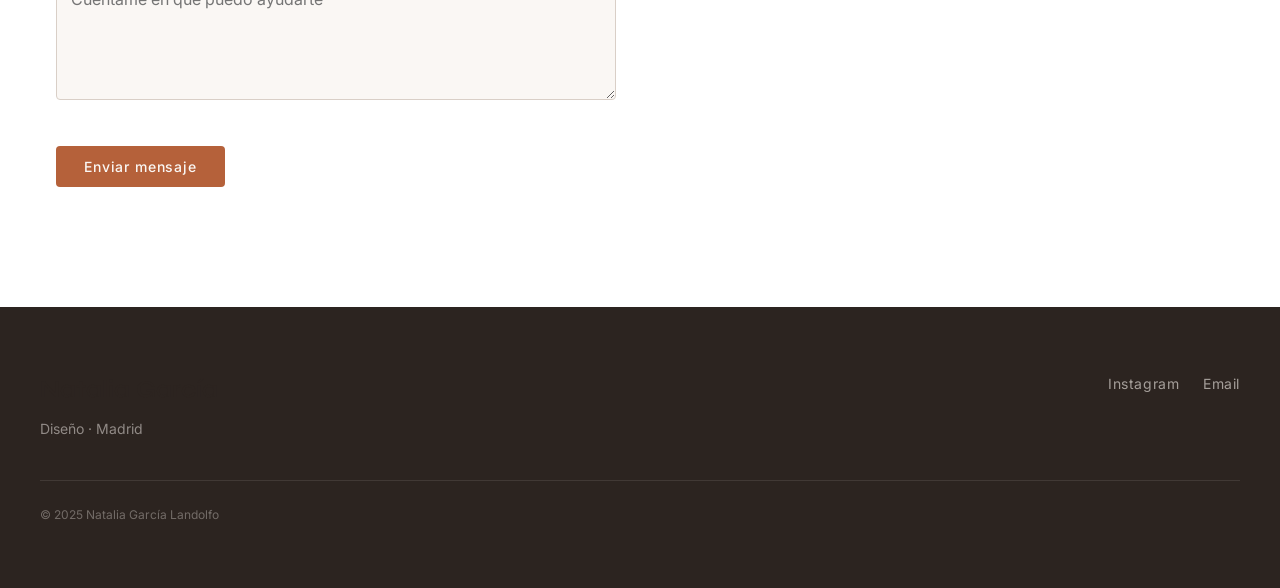
==== commit 189d50ce: "Detalles Finales Aquí cambio cosas como los comentarios para que una persona que no sea yo los pueda" ====
--- a/index.html
+++ b/index.html
@@ -4,14 +4,14 @@
     <meta charset="UTF-8" />
     <meta name="viewport" content="width=device-width, initial-scale=1.0" />
 
-    <title>Natalia García — Portfolio Diseño</title>
+    <title>Natalia García - Portfolio Diseño</title>
     <meta
       name="description"
       content="Portfolio de Natalia García, diseñadora gráfica y de comunicación visual."
     />
 
     <!-- SEO y Open Graph -->
-    <meta property="og:title" content="Natalia García — Portfolio" />
+    <meta property="og:title" content="Natalia García - Portfolio" />
     <meta
       property="og:description"
       content="Diseño gráfico, identidad visual y proyectos editoriales."
@@ -22,7 +22,7 @@
       content="https://tuusuario.github.io/mi-portfolio/"
     />
 
-    <!-- Favicon -->
+    <!-- Favicon que decídi implementar para que en el tab se vea algo. Lo puse del mismo color terracotta que mi página -->
     <link
       rel="icon"
       href="data:image/svg+xml,<svg xmlns='http://www.w3.org/2000/svg' viewBox='0 0 100 100'><circle cx='50' cy='50' r='50' fill='%23b5613a'/></svg>"
@@ -53,7 +53,7 @@
 
   <!-- Imagen de fondo del hero -->
   <div class="hero-imagen">
-    <img src="img/fotonatalia.jpg" alt="Natalia García">
+    <img src="img/fotonatalia.jpg" alt="Foto de mesa de trabajo de Natalia">
   </div>
 
   <div class="hero-contenido">
@@ -77,7 +77,7 @@
       <div class="proyectos-inner">
         <h2 class="seccion-titulo">Proyectos</h2>
 
-        <!-- Los data-filtro tienen que coincidir EXACTAMENTE
+        <!-- Me aseguro de que los filtos coincidan exactamente
            con el campo categoria de proyectos.js -->
         <div class="filtros">
           <button class="filtro activo" data-filtro="todos">Todos</button>
@@ -89,7 +89,7 @@
           </button>
         </div>
 
-        <!-- Vacío: JavaScript lo rellena desde proyectos.js -->
+        <!-- JavaScript lo rellena desde proyectos.js -->
         <div class="galeria" id="galeria"></div>
       </div>
     </section>
@@ -115,7 +115,6 @@
             <li>Diseño Gráfico</li>
             <li>Diseño de Producto</li>
             <li>Diseño de Interiores</li>
-            <li>Experimentación</li>
           </ul>
         </div>
       </div>
--- a/css/main.css
+++ b/css/main.css
@@ -2,7 +2,7 @@
    Archivo principal. Importa todos los demás con @import.
    Solo hay un <link> en el HTML, que apunta aquí. */
 
-@import url("https://fonts.googleapis.com/css2?family=Inter:wght@300;400;500&family=Playfair+Display:ital,wght@0,400;0,600;1,400&display=swap");
+@import url("https://fonts.googleapis.com/css2?family=Syne:wght@300;400;500;600&family=Inter:wght@300;400;500&display=swap");
 @import "variables.css";
 @import "components/navbar.css";
 @import "components/hero.css";
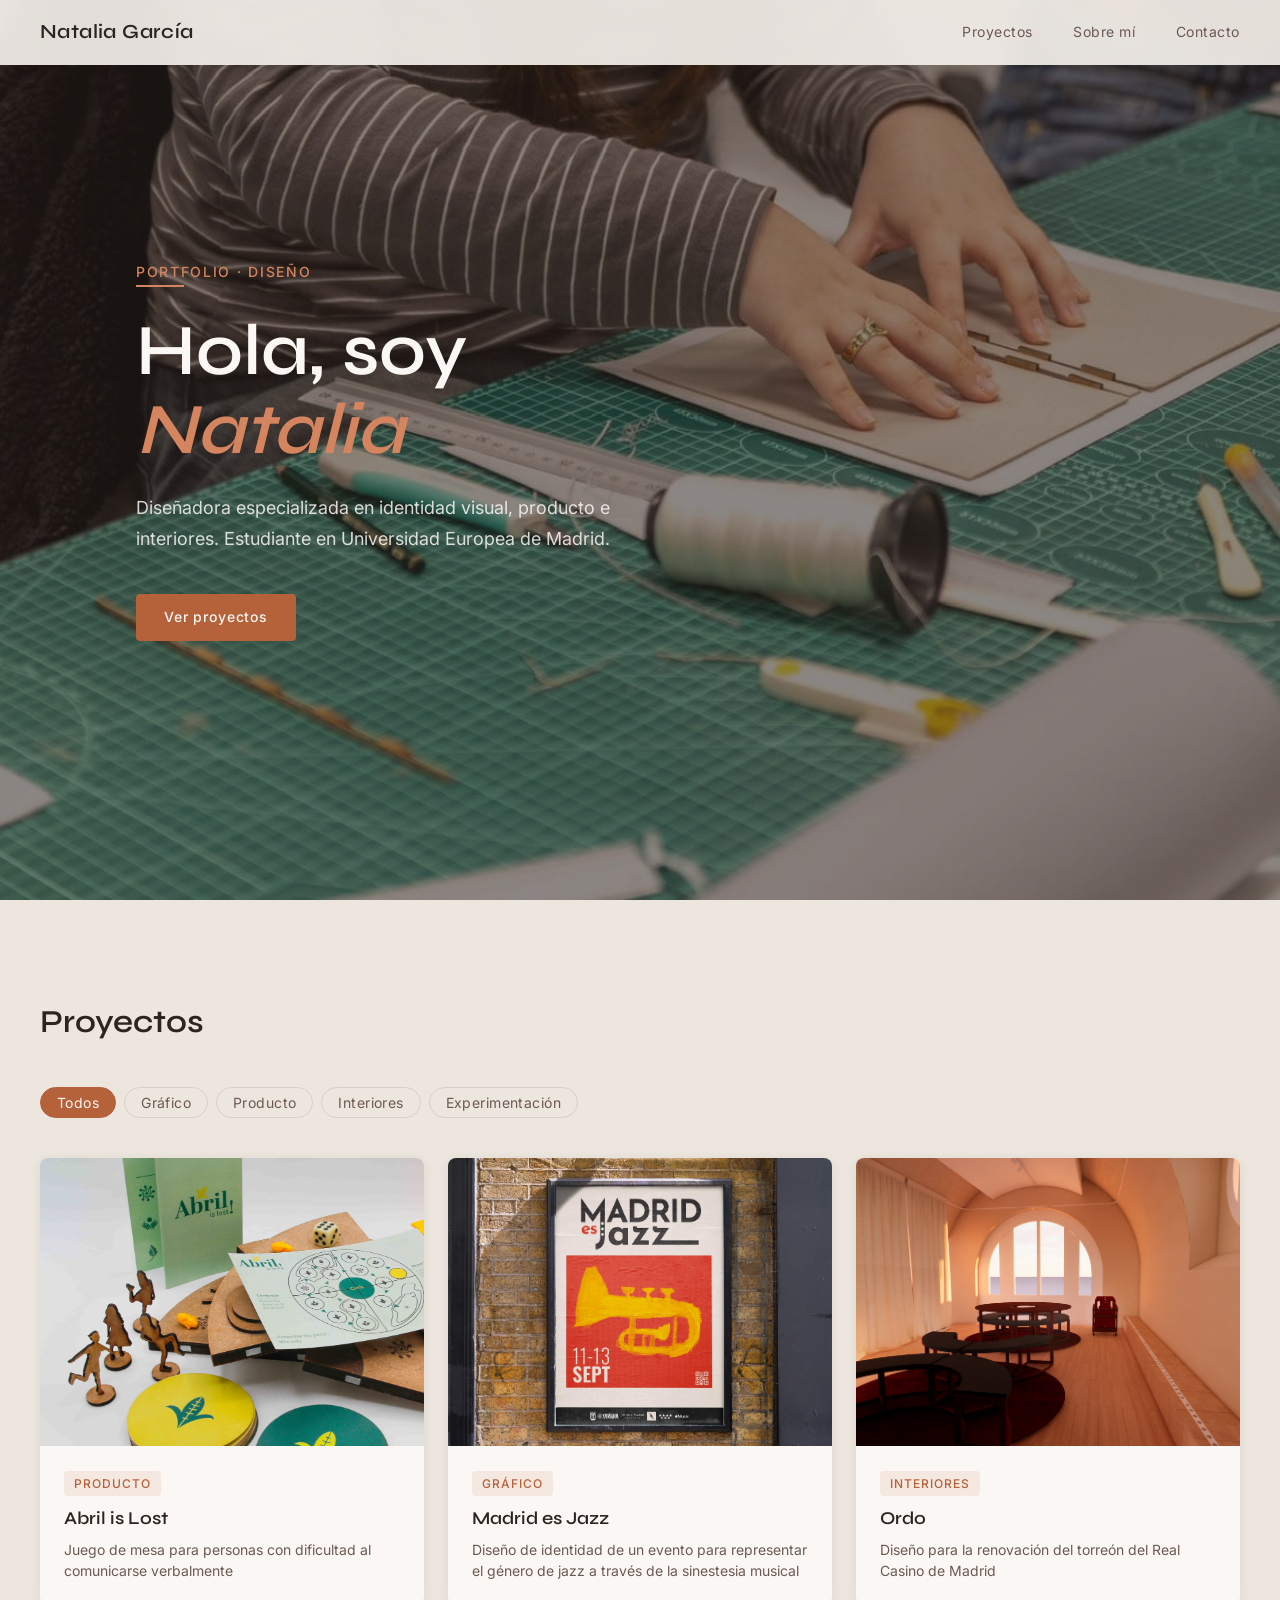
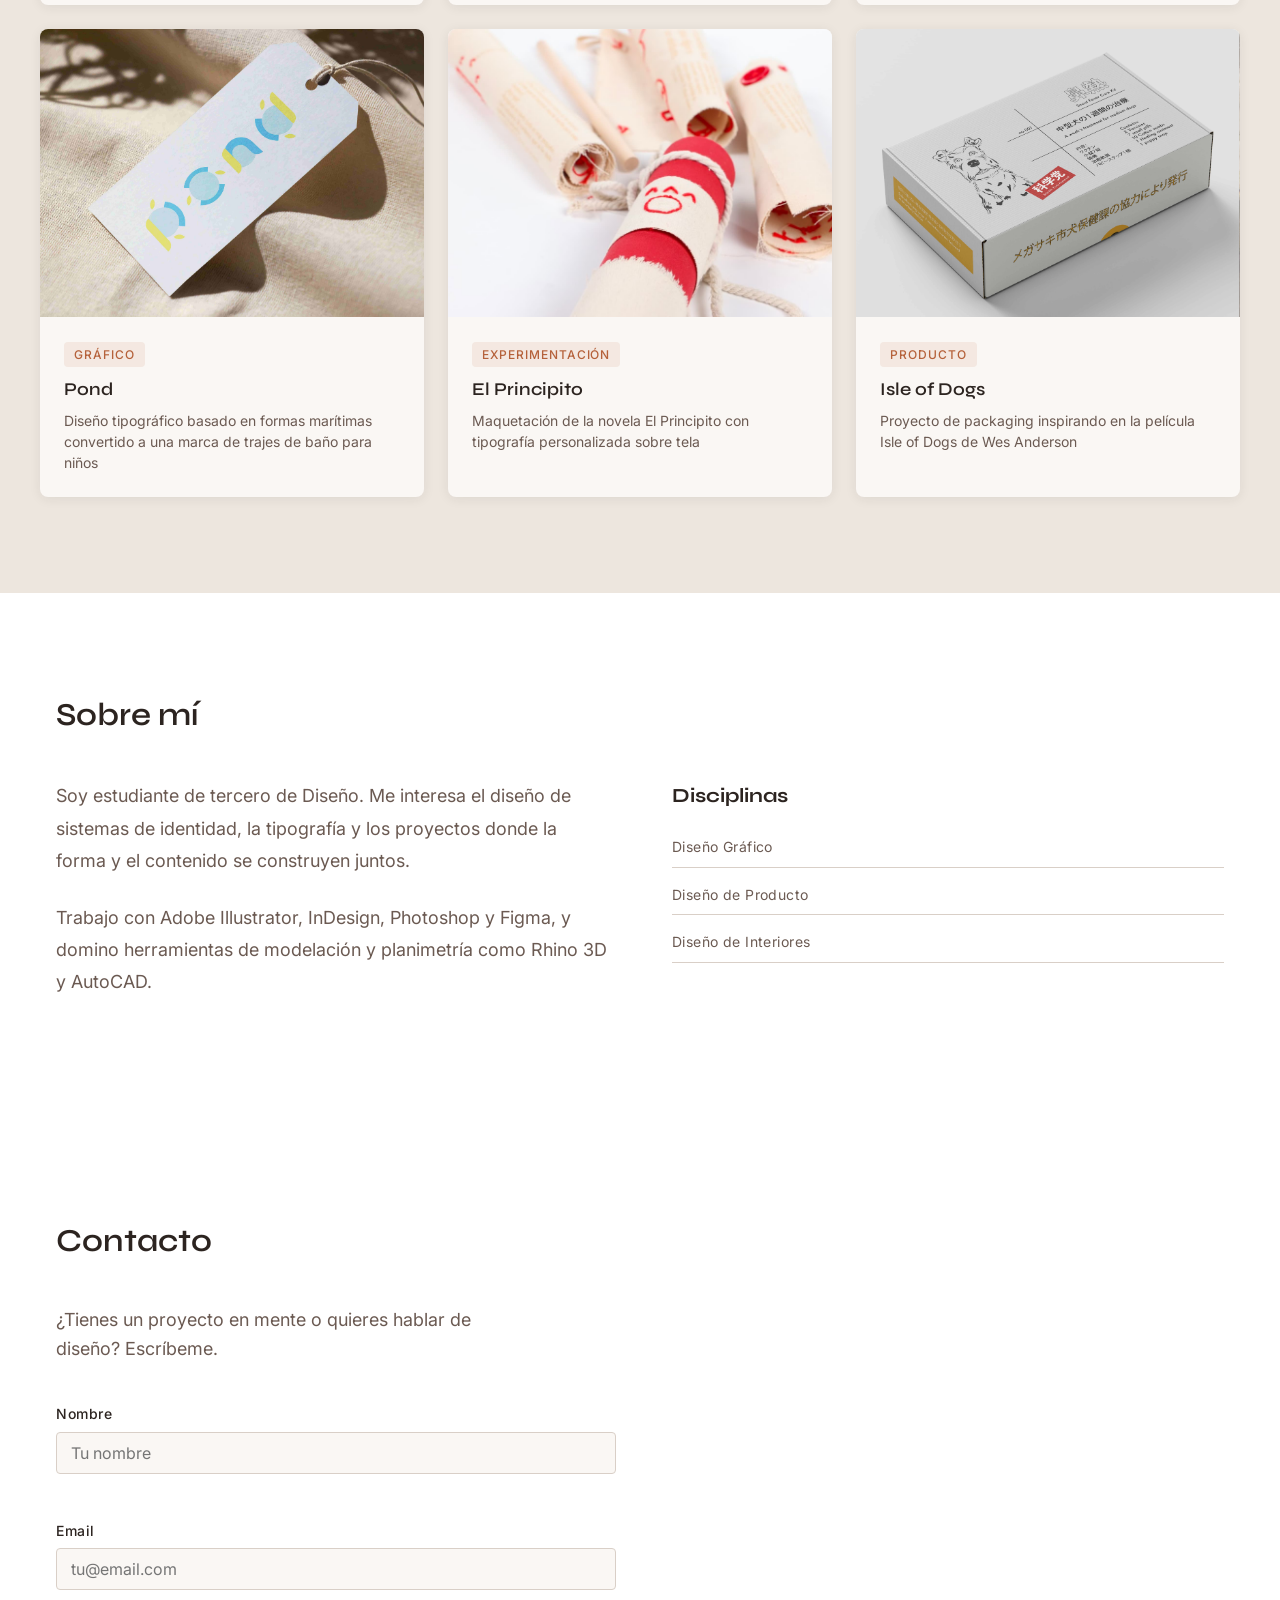
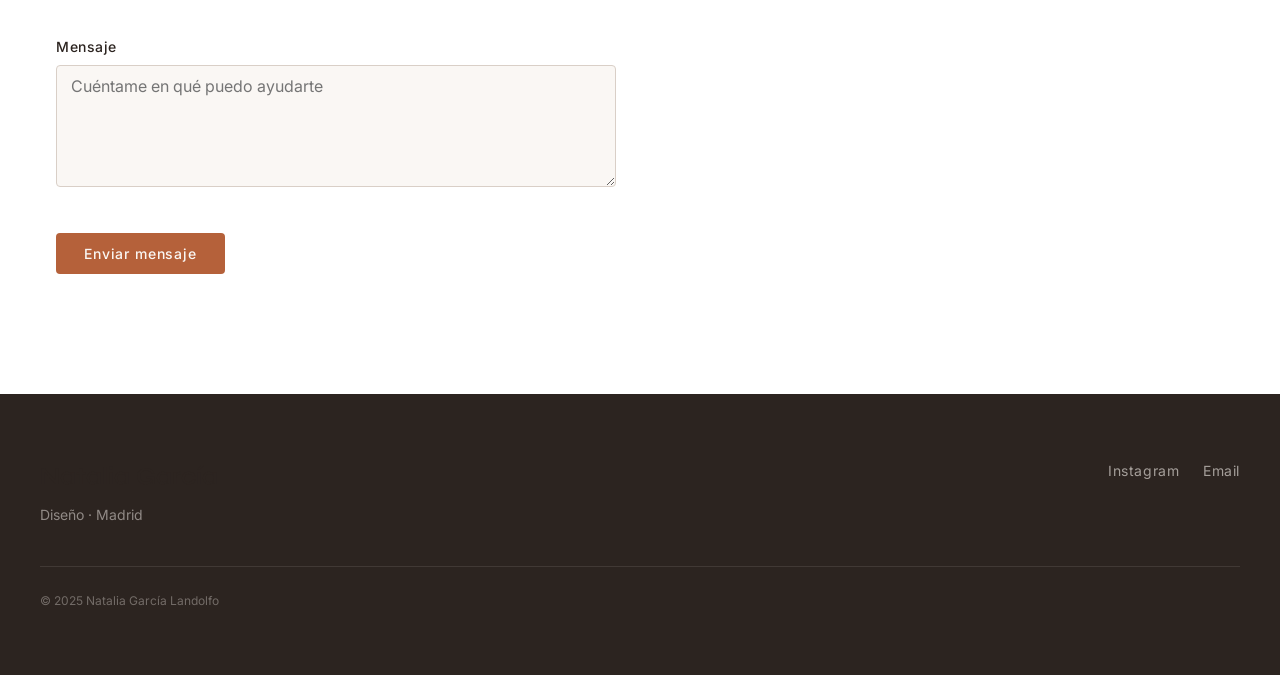
==== commit 3db5f144: "Cambio en descripción Cambié la descripción de la página para reflejar que soy diseñadora generalist" ====
--- a/index.html
+++ b/index.html
@@ -14,7 +14,7 @@
     <meta property="og:title" content="Natalia García - Portfolio" />
     <meta
       property="og:description"
-      content="Diseño gráfico, identidad visual y proyectos editoriales."
+      content="Portfolio de Natalia García, diseñadora multidisciplinar"
     />
     <meta property="og:type" content="website" />
     <meta
--- a/css/main.css
+++ b/css/main.css
@@ -1,5 +1,5 @@
 /* main.css
-   Archivo principal. Importa todos los demás con @import.
+   Mi archivo principal. Importa todos los demás con @import.
    Solo hay un <link> en el HTML, que apunta aquí. */
 
 @import url("https://fonts.googleapis.com/css2?family=Syne:wght@300;400;500;600&family=Inter:wght@300;400;500&display=swap");
